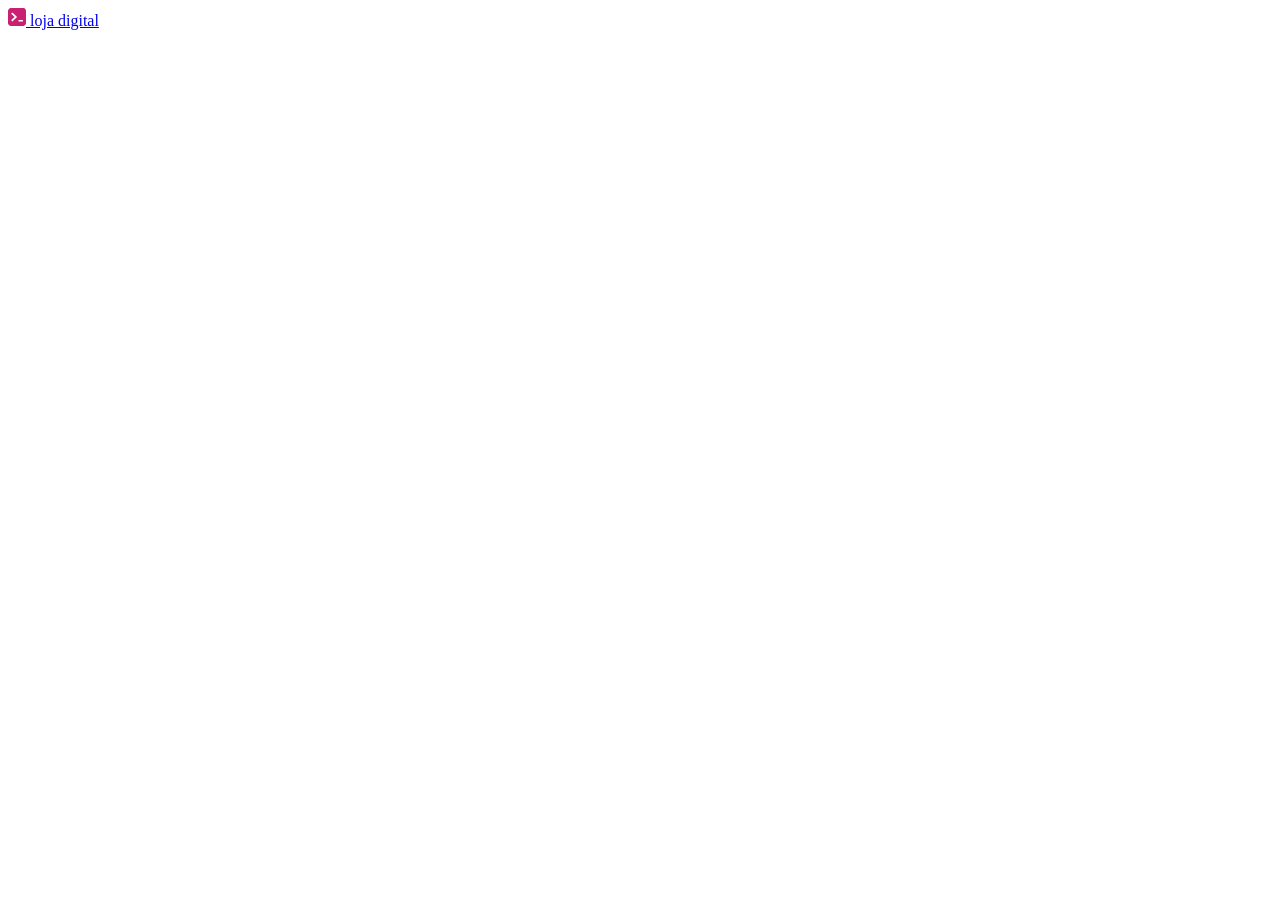
==== src/pages/login.html @ 6d439a29 "feat: adicionar estrutura de cabecalho" ====
<!DOCTYPE html>
<html lang="pt-br">
    <head>
    <meta charset="UTF-8">
    <meta name="viewport" content="width=device-width, initial-scale=1.0">
    <title> Entrar - Loja Digital</title>
    <link rel="stylesheet" href="../styles/login.css">
    <body>
        <header>
            <nav>
                <a href="../../index.html">
                    <img 
                         src="../assets/logo.svg"
                         alt="logo da loja na cor rosa"
                         />
                         <span>loja digital</span>
                </a>
            </nav>
        </header>
    </body>
</html>
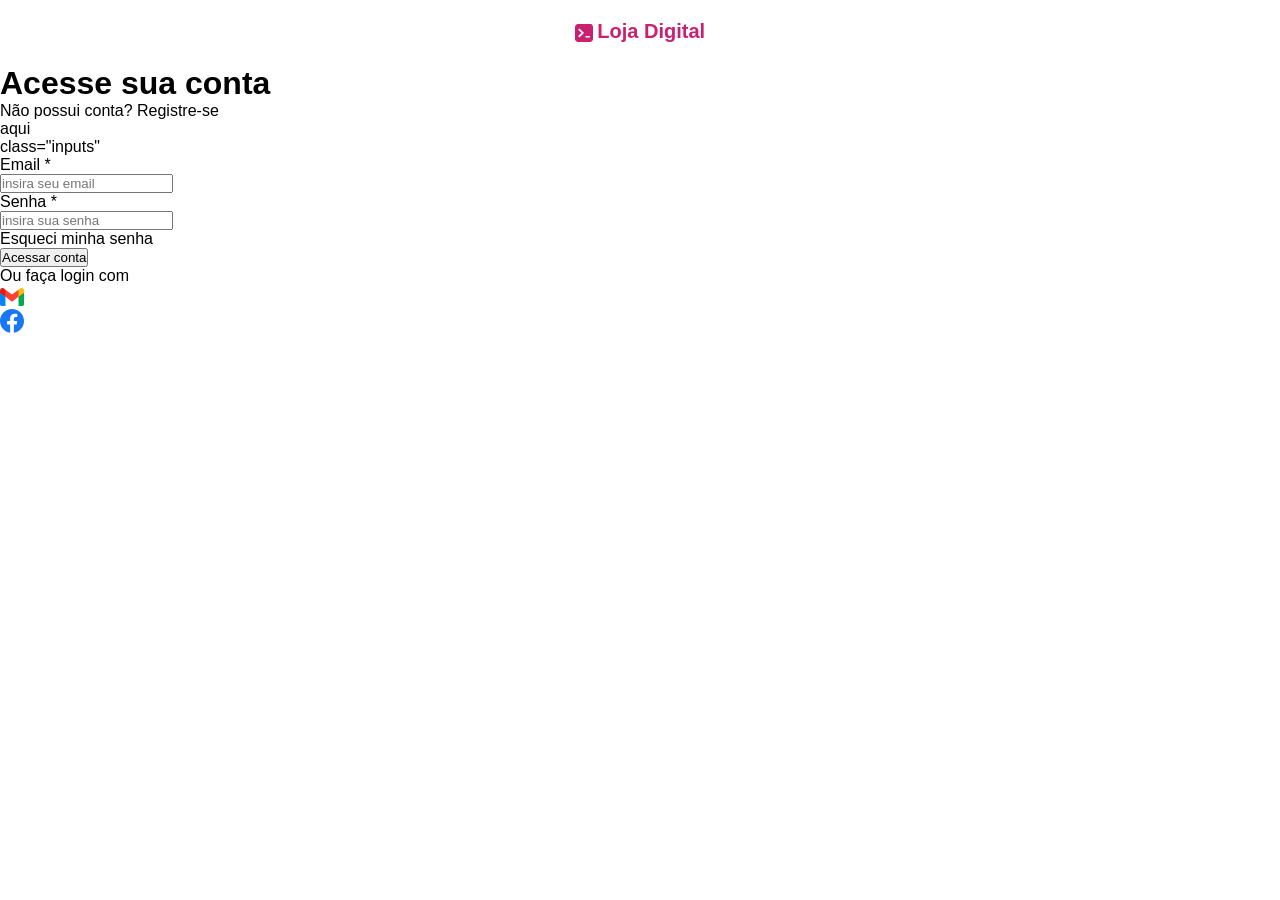
==== commit 723561c1: "feat:adicionar estrutrura de formulario" ====
--- a/src/pages/login.html
+++ b/src/pages/login.html
@@ -4,7 +4,12 @@
     <meta charset="UTF-8">
     <meta name="viewport" content="width=device-width, initial-scale=1.0">
     <title> Entrar - Loja Digital</title>
-    <link rel="stylesheet" href="../styles/login.css">
+    <link 
+        rel="stylesheet" 
+        href="../styles/reset.css">
+    <link 
+        rel="stylesheet" 
+        href="../styles/global.css">
     <body>
         <header>
             <nav>
@@ -17,5 +22,49 @@
                 </a>
             </nav>
         </header>
+        <main>
+            <form>
+                <h1>Acesse sua conta</h1>
+                <p>Não possui conta? Registre-se <a href="#">aqui</a></p>
+                <div> class="inputs"
+                    <div>
+                        <label>Email *</label>
+                        <input 
+                            type="email" 
+                            placeholder="insira seu email"/>
+                    </div>
+                    <div><label>Senha *</label>
+                         <input 
+                            type="password"
+                            placeholder="insira sua senha" />
+                    </div>
+                </div>
+                <span>
+                    <a href="#">Esqueci minha senha</a>
+                </span>
+                <button>Acessar conta</button>
+                <div>
+                    <span>Ou faça login com</span>
+                    <nav>
+                        <ul>
+                            <li>
+                                <a href="">
+                                    <img 
+                                        src="../assets/Logo gmail.svg" 
+                                        alt="icone do gmail">
+                                </a>
+                            </li>
+                            <li>
+                                <a href="">
+                                    <img 
+                                        src="../assets/Logo facebook.svg" 
+                                        alt="icone do facebook">
+                                </a>
+                            </li>
+                        </ul>
+                    </nav>
+                </div>
+            </form>
+        </main>
     </body>
 </html>
--- a/src/styles/global.css
+++ b/src/styles/global.css
@@ -0,0 +1,21 @@
+header {
+
+    nav {
+        a{
+            display: flex;
+            align-items: center;
+            gap: 4.5px;
+            padding: 20px;
+            width: fit-content;
+            margin: auto;
+
+            span {
+                font-size: 20px;
+                text-transform: capitalize;
+                font-weight: 700;
+                color: #c92071;
+                margin-bottom: 2px;
+            }
+        }
+    }
+}
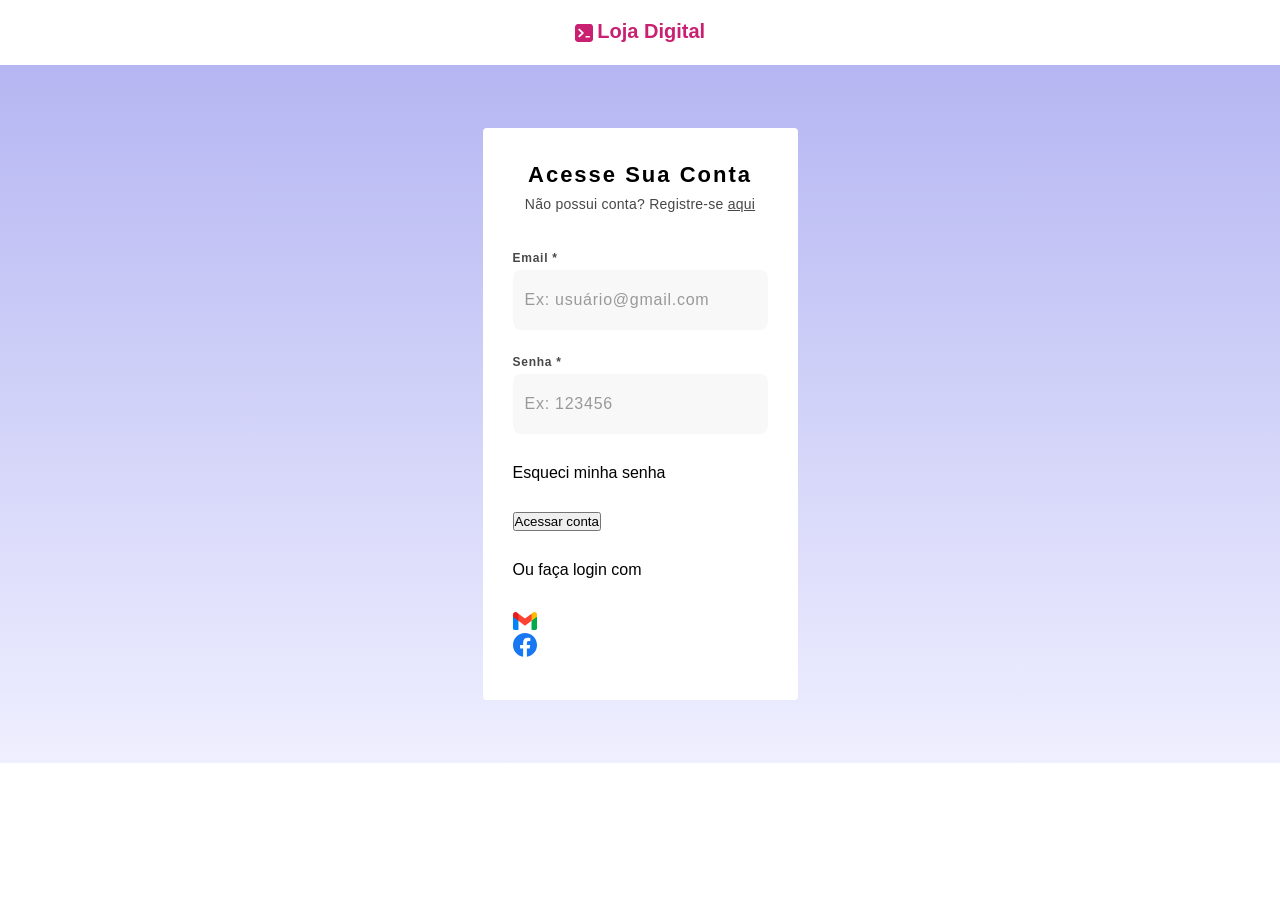
==== commit 3430a71b: "style: adicionar estilização parcial do conteudo principal" ====
--- a/src/pages/login.html
+++ b/src/pages/login.html
@@ -1,70 +1,65 @@
 <!DOCTYPE html>
 <html lang="pt-br">
-    <head>
+
+<head>
     <meta charset="UTF-8">
     <meta name="viewport" content="width=device-width, initial-scale=1.0">
     <title> Entrar - Loja Digital</title>
-    <link 
-        rel="stylesheet" 
-        href="../styles/reset.css">
-    <link 
-        rel="stylesheet" 
-        href="../styles/global.css">
-    <body>
-        <header>
-            <nav>
-                <a href="../../index.html">
-                    <img 
-                         src="../assets/logo.svg"
-                         alt="logo da loja na cor rosa"
-                         />
-                         <span>loja digital</span>
-                </a>
-            </nav>
-        </header>
-        <main>
-            <form>
-                <h1>Acesse sua conta</h1>
-                <p>Não possui conta? Registre-se <a href="#">aqui</a></p>
-                <div> class="inputs"
-                    <div>
-                        <label>Email *</label>
-                        <input 
-                            type="email" 
-                            placeholder="insira seu email"/>
-                    </div>
-                    <div><label>Senha *</label>
-                         <input 
-                            type="password"
-                            placeholder="insira sua senha" />
-                    </div>
+    <link rel="stylesheet" href="../styles/reset.css">
+    <link rel="stylesheet" href="../styles/global.css">
+
+<body>
+    <header>
+        <nav>
+            <a href="../../index.html">
+                <img src="../assets/logo.svg" alt="logo da loja na cor rosa" />
+                <span>loja digital</span>
+            </a>
+        </nav>
+    </header>
+    <main>
+        <form>
+            <h1>Acesse sua conta</h1>
+            <p>Não possui conta? Registre-se <a href="#">aqui</a></p>
+            <div class="inputs">
+                <div>
+                    <label>Email *</label>
+                    <input 
+                        type="email" 
+                        placeholder="Ex: usuário@gmail.com" 
+                        required />
                 </div>
-                <span>
-                    <a href="#">Esqueci minha senha</a>
-                </span>
-                <button>Acessar conta</button>
                 <div>
-                    <span>Ou faça login com</span>
-                    <nav>
-                        <ul>
-                            <li>
-                                <a href="">
-                                    <img 
-                                        src="../assets/Logo gmail.svg" 
-                                        alt="icone do gmail">
-                                </a>
-                            </li>
-                            <li>
-                                <a href="">
-                                    <img 
-                                        src="../assets/Logo facebook.svg" 
-                                        alt="icone do facebook">
-                                </a>
-                            </li>
-                        </ul>
-                    </nav>
+                    <label>Senha *</label>
+                    <input
+                         type="password" 
+                         placeholder="Ex: 123456" 
+                         required/>
                 </div>
-            </form>
-        </main>
-    </body>
+            </div>
+            <span>
+                <a href="#">Esqueci minha senha</a>
+            </span>
+            <button>Acessar conta</button>
+            <div class="others">
+                <span>Ou faça login com</span>
+                <nav>
+                    <ul>
+                        <li>
+                            <a href="">
+                                <img src="../assets/Logo gmail.svg" alt="icone do gmail">
+                            </a>
+                        </li>
+                        <li>
+                            <a href="">
+                                <img src="../assets/Logo facebook.svg" alt="icone do facebook">
+                            </a>
+                        </li>
+                    </ul>
+                </nav>
+            </div>
+        </form>
+    </main>
+</body>
+
 </html>
--- a/src/styles/global.css
+++ b/src/styles/global.css
@@ -19,3 +19,76 @@
         }
     }
 }
+
+main {
+    background: linear-gradient(#b5b6f2, #efefff);
+    padding: 63px 80px;
+    form {
+        width: 315px;
+        height: 572px;
+        background-color: #fff;
+        margin: 0 auto;
+        border-radius: 4px;
+        padding: 30px;
+
+        p, .inputs, span, button {
+            margin-bottom: 30px;
+        }
+
+        h1 {
+            font-size: 22px;
+            line-height: 34px;
+            letter-spacing: 2px;
+            text-align:  center;
+            text-transform: capitalize;
+        }
+
+        p {
+            font-size: 14px;
+            line-height: 24px;
+            letter-spacing: .25px;
+            text-align: center;
+            color: #474747;
+
+
+            a {
+                display: inline;
+                text-decoration: underline;
+                color: inherit;
+            }
+        }
+
+        .inputs {
+            display: flex;
+            flex-direction: column;
+            gap: 20px;
+
+            div {
+                label {
+                    font-size: 12px;
+                    font-weight: 700;
+                    line-height: 24px;
+                    letter-spacing: .75px;
+                    color: #474747;
+                    text-transform: capitalize;
+                }
+
+                input {
+                    font-size: 16px;
+                    line-height: 28px;
+                    letter-spacing: .75px;
+                    padding: 16px 12px;
+                    border: none;
+                    width: 100%;
+                    background-color: #4747470A;
+                    border-radius: 8px;
+                    outline-color: #c92071;
+
+                    &::placeholder {
+                        color: #999;
+                    }
+                }
+            }
+        }
+    }
+}
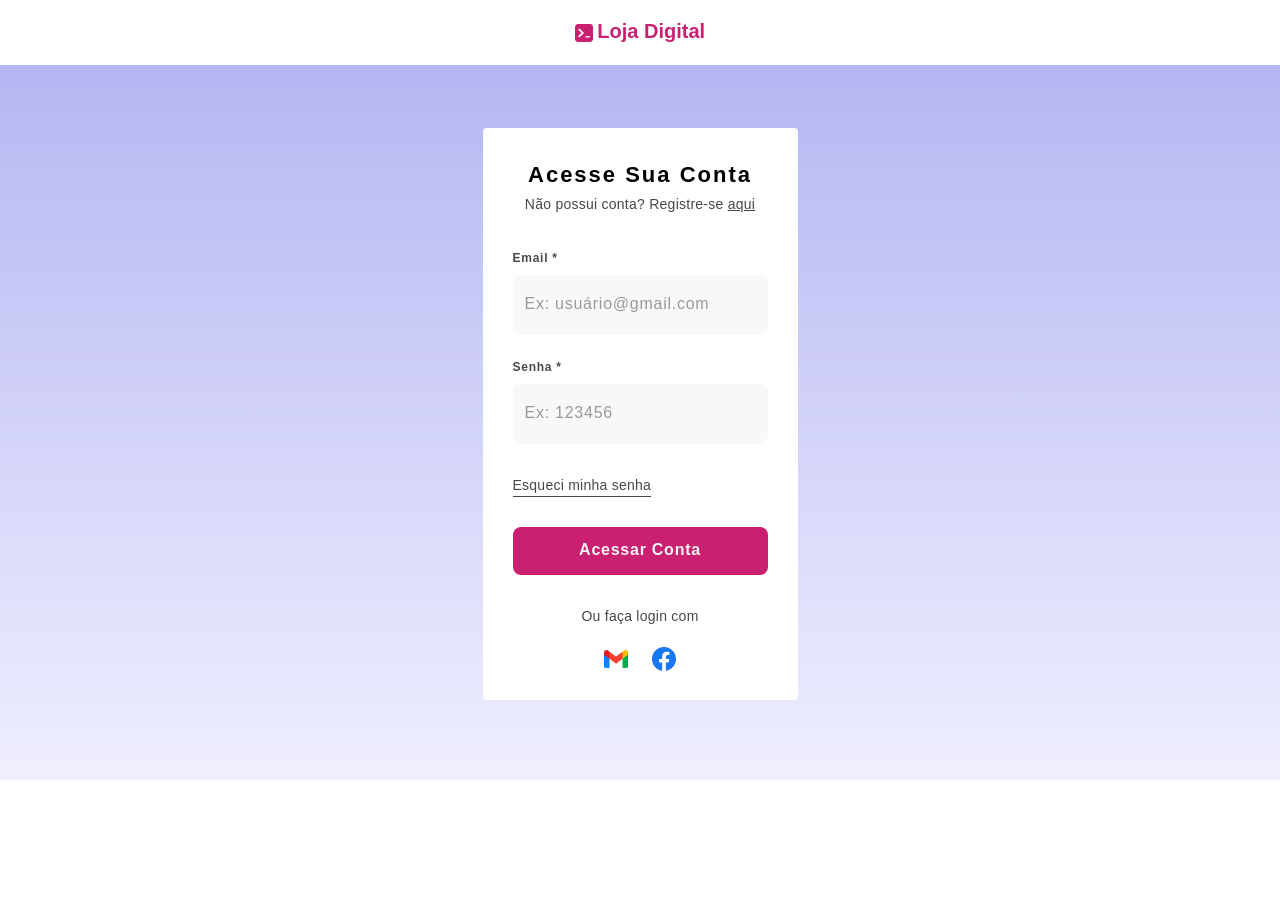
==== commit d928cc4b: "style: finalizar estilizacao do conteudo principal" ====
--- a/src/pages/login.html
+++ b/src/pages/login.html
@@ -61,5 +61,4 @@
         </form>
     </main>
 </body>
-
 </html>
--- a/src/styles/global.css
+++ b/src/styles/global.css
@@ -1,7 +1,6 @@
 header {
-
     nav {
-        a{
+        a {
             display: flex;
             align-items: center;
             gap: 4.5px;
@@ -22,7 +21,8 @@
 
 main {
     background: linear-gradient(#b5b6f2, #efefff);
-    padding: 63px 80px;
+    padding: 63px 0 80px;
+
     form {
         width: 315px;
         height: 572px;
@@ -39,7 +39,7 @@
             font-size: 22px;
             line-height: 34px;
             letter-spacing: 2px;
-            text-align:  center;
+            text-align: center;
             text-transform: capitalize;
         }
 
@@ -49,7 +49,6 @@
             letter-spacing: .25px;
             text-align: center;
             color: #474747;
-
 
             a {
                 display: inline;
@@ -71,18 +70,21 @@
                     letter-spacing: .75px;
                     color: #474747;
                     text-transform: capitalize;
+                    margin-bottom: 5px;
                 }
 
                 input {
+                    height: 60px;
                     font-size: 16px;
                     line-height: 28px;
                     letter-spacing: .75px;
-                    padding: 16px 12px;
+                    padding: 0 12px;
                     border: none;
                     width: 100%;
-                    background-color: #4747470A;
+                    background-color: #4747470a;
                     border-radius: 8px;
                     outline-color: #c92071;
+                    padding-bottom: 2px;
 
                     &::placeholder {
                         color: #999;
@@ -90,5 +92,52 @@
                 }
             }
         }
+
+        span {
+            a {
+                font-size: 14px;
+                line-height: 22px;
+                letter-spacing: .25px;
+                color: #474747;
+                border-bottom: solid .5px #474747;
+                width: fit-content;
+            }
+        }
+
+        button {
+            width: 100%;
+            height: 48px;
+            border-radius: 8px;
+            border: none;
+            background-color: #c92071;
+            color: #f5f5f5;
+            font-size: 16px;
+            line-height: 24px;
+            letter-spacing: .75px;
+            text-transform: capitalize;
+            font-weight: 600;
+            padding-bottom: 2px;
+        }
+
+        .others {
+            width: fit-content;
+            margin: 0 auto;
+
+            span {
+                font-size: 14px;
+                line-height: 22px;
+                letter-spacing: .25px;
+                color: #474747;
+                margin-bottom: 20px;
+            }
+
+            nav {
+                ul {
+                    display: flex;
+                    justify-content: center;
+                    gap: 24px;
+                }
+            }
+        }
     }
 }
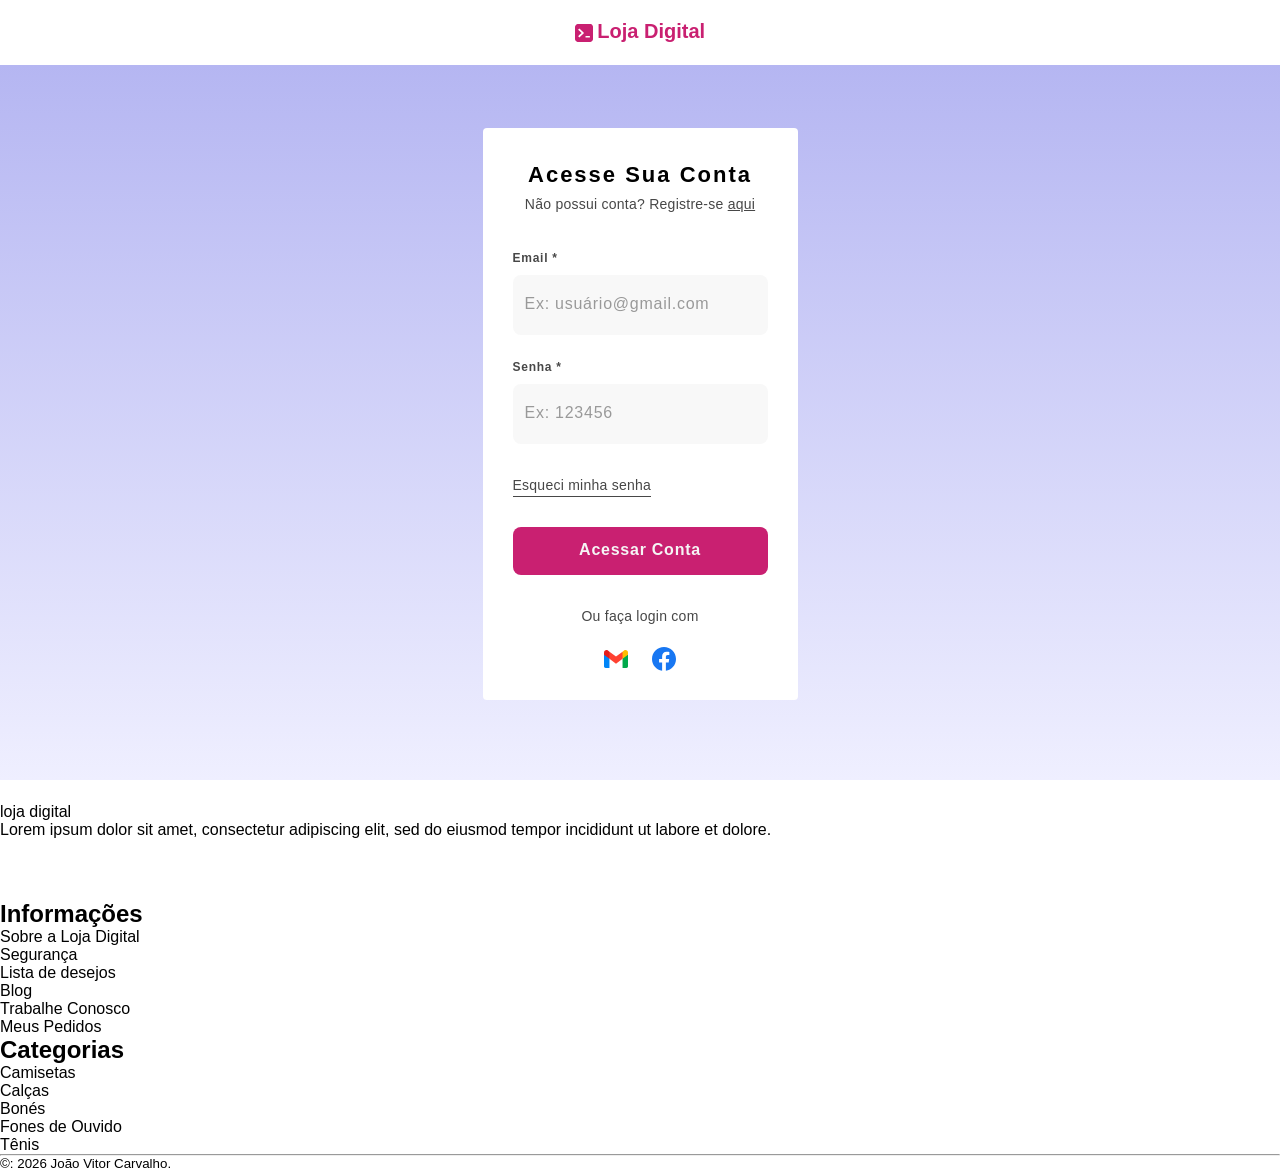
==== commit 3d2d8a1b: "feat:adicionar estrutura de rodape" ====
--- a/src/pages/login.html
+++ b/src/pages/login.html
@@ -24,17 +24,11 @@
             <div class="inputs">
                 <div>
                     <label>Email *</label>
-                    <input 
-                        type="email" 
-                        placeholder="Ex: usuário@gmail.com" 
-                        required />
+                    <input type="email" placeholder="Ex: usuário@gmail.com" required />
                 </div>
                 <div>
                     <label>Senha *</label>
-                    <input
-                         type="password" 
-                         placeholder="Ex: 123456" 
-                         required/>
+                    <input type="password" placeholder="Ex: 123456" required />
                 </div>
             </div>
             <span>
@@ -60,5 +54,89 @@
             </div>
         </form>
     </main>
+    <footer>
+        <div>
+            <div class="social">
+                <nav>
+                    <a href="../../index.html">
+                        <img src="../assets/logo-digital-college-white.svg" alt="logo da loja na cor branca" />
+                        <span>loja digital</span>
+                    </a>
+                </nav>
+                <p> Lorem ipsum dolor sit amet, consectetur adipiscing elit, sed do eiusmod tempor incididunt ut labore
+                    et dolore.</p>
+                <nav>
+                    <ul>
+                        <li>
+                            <a href="#">
+                                <img src="../assets/logo-facebook-white.svg" alt="ícone do facebook na cor branca" />
+                            </a>
+                        </li>
+                        <li>
+                            <a href="#">
+                                <img src="../assets/logo-instagram-branca.svg" alt="ícone do instagram na cor branca" />
+                            </a>
+                        </li>
+                        <li>
+                            <a href="#">
+                                <img src="../assets/logo-twitter-branca.svg" alt="ícone do twitter na cor branca" />
+                            </a>
+                        </li>
+                    </ul>
+                </nav>
+            </div>
+            <div class="more">
+                <div>
+                    <h2>Informações</h2>
+                    <ul>
+                        <li>
+                            <a href="">Sobre a Loja Digital</a>
+                        </li>
+                        <li>
+                            <a href="">Segurança</a>
+                        </li>
+                        <li>
+                            <a href="">Lista de desejos</a>
+                        </li>
+                        <li>
+                            <a href="">Blog</a>
+                        </li>
+                        <li>
+                            <a href="">Trabalhe Conosco</a>
+                        </li>
+                        <li>
+                            <a href="">Meus Pedidos</a>
+                        </li>
+                        
+                    </ul>
+                </div>
+                <div>
+                    <h2>Categorias</h2>
+                        <ul>
+                            <li>
+                                <a href="">Camisetas</a>
+                            </li>
+                            <li>
+                                <a href="">Calças</a>
+                            </li>
+                            <li>
+                                <a href="">Bonés</a>
+                            </li>
+                            <li>
+                                <a href="">Fones de Ouvido</a>
+                            </li>
+                            <li>
+                                <a href="">Tênis</a>
+                            </li>
+
+                    </ul>
+                </div>
+            </div>
+            <div class="contact"></div>
+        </div>
+        <hr>
+        <small> &copy: 2026 João Vitor Carvalho.</small>
+    </footer>
 </body>
+
 </html>
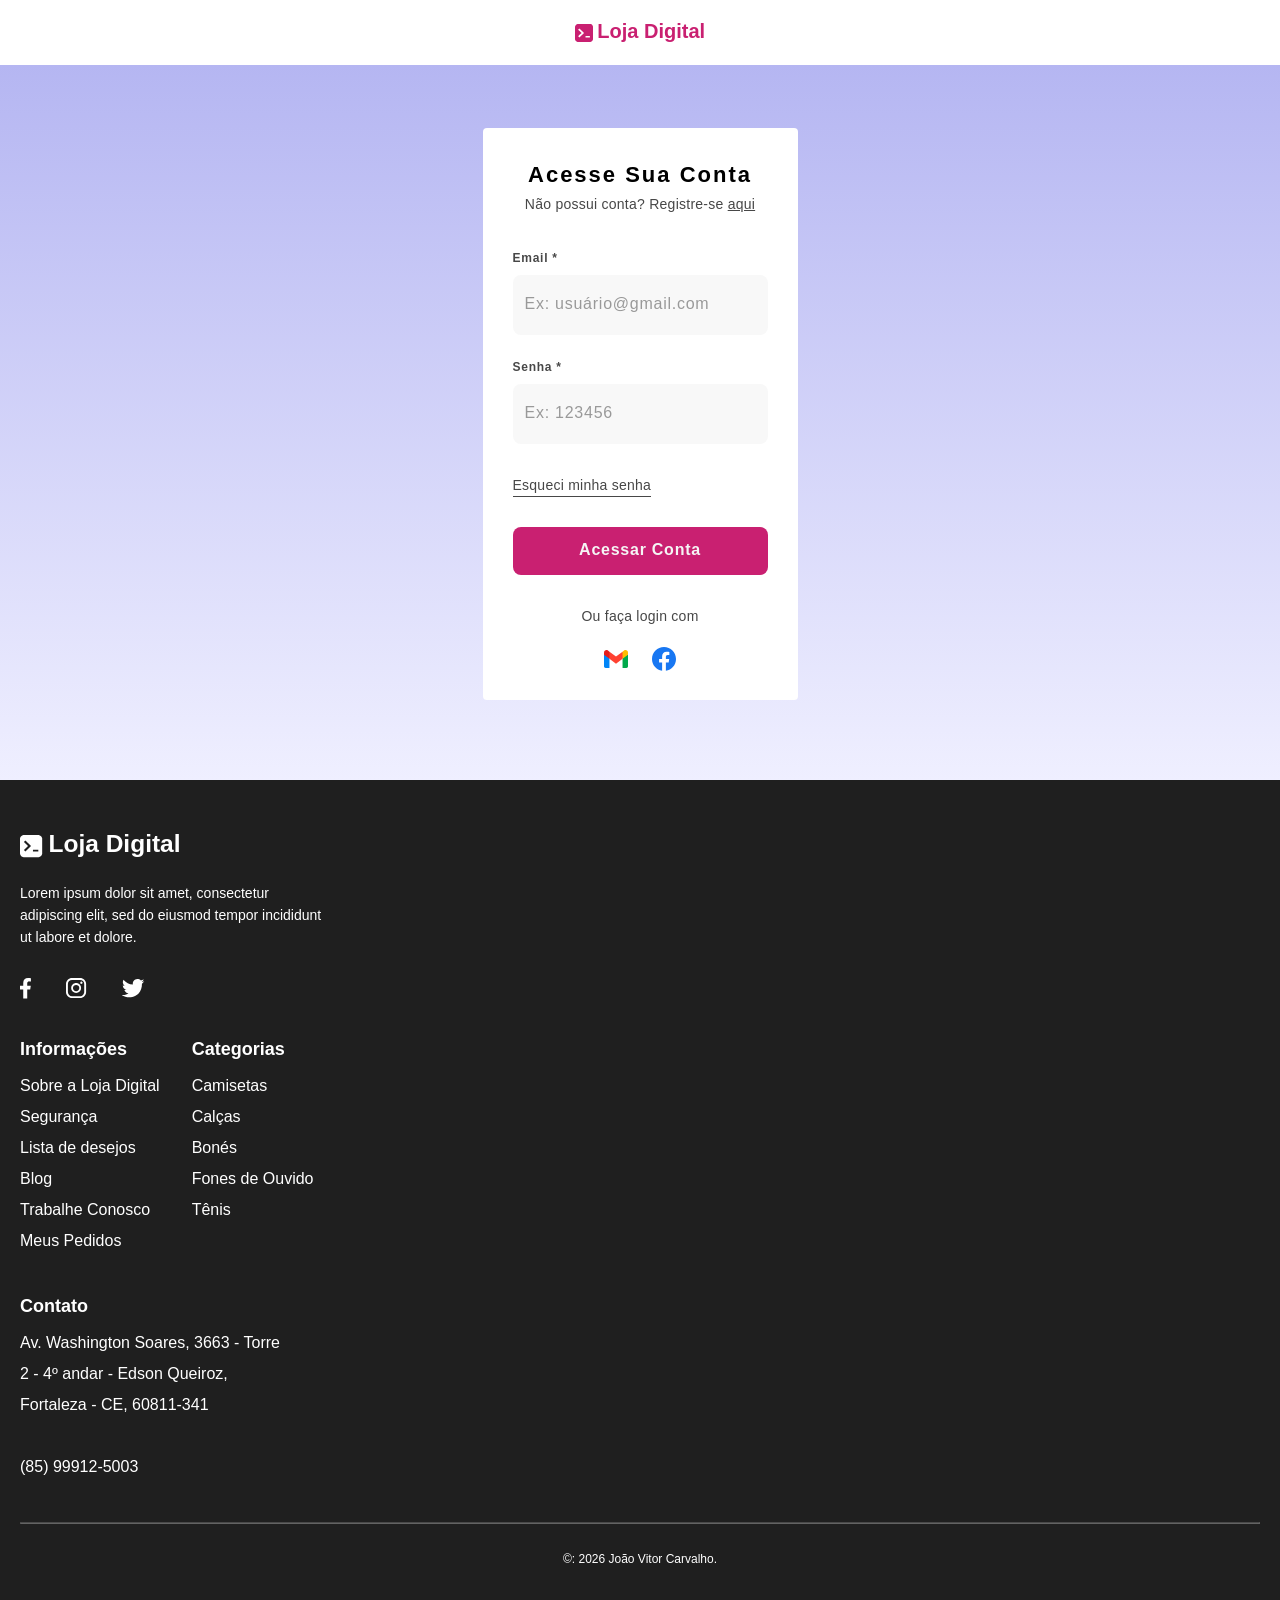
==== commit e0b62c07: "feat: concluir estrutura e estilizacao do  rodape" ====
--- a/src/pages/login.html
+++ b/src/pages/login.html
@@ -128,11 +128,21 @@
                             <li>
                                 <a href="">Tênis</a>
                             </li>
-
                     </ul>
                 </div>
             </div>
-            <div class="contact"></div>
+            <div class="contact">
+                <h2>Contato</h2>
+                <address>
+                    <a
+                        href="https://share.google/LPzqno3flE9Hemmnx" 
+                        target="_blank"
+                    >Av. Washington Soares, 3663 - Torre 2 - 4º andar - Edson Queiroz, Fortaleza - CE, 60811-341</a>
+                </address>
+                <span>
+                    <a href="tel:+5585999125003">(85) 99912-5003</a>
+                </span>
+            </div>
         </div>
         <hr>
         <small> &copy: 2026 João Vitor Carvalho.</small>
--- a/src/styles/global.css
+++ b/src/styles/global.css
@@ -140,4 +140,108 @@
             }
         }
     }
-}+}
+
+footer {
+    background-color: #1f1f1f;
+    padding: 50px 20px 45px;
+
+        *{
+        color: #fff;
+        }
+    
+    div{
+        .social {
+            margin-bottom: 40px;
+
+                nav {
+                    margin-bottom: 20px;
+
+                    a{
+                        display: flex;
+                        align-items: center;
+                        gap: 5.5px;
+
+                        span {
+                            font-size: 24.5px;
+                            font-weight: 600;
+                            text-transform: capitalize;
+                            margin-bottom: 4px; 
+                    }           
+                }
+            }
+
+            p {
+                font-size: 14px;
+                line-height: 22px;
+                letter-spacing: 0.25pxs;
+                width: 307px;
+                margin-bottom: 30px;
+            }
+            
+            nav{
+                ul{
+                    display: flex;
+                    align-items:center;
+                    gap: 35px;
+                }
+            }
+        }
+
+        .more {
+            display: flex;
+            gap: 32px;
+            margin-bottom: 40px;
+
+            h2 {
+                font-size: 18px;
+                font-weight: 600;
+                margin-bottom: 10px;
+            }
+
+            ul {
+                li {
+                    a{
+                        line-height: 31px;
+                    }
+                }
+            }
+        }
+
+        .contact {
+            margin-bottom: 40px;
+            h2 {
+                font-size: 18px;
+                text-transform: capitalize;
+                margin-bottom: 10px;
+            }
+
+            address {
+                width: 270px;
+                margin-bottom: 31px;
+
+                a{
+                    font-style: normal;
+                    line-height: 31px;
+                }
+
+            }
+
+            span {
+                a {
+                    line-height: 31px;
+                }
+            }
+        }
+    }
+
+    hr {
+        border-color: #ffffff4d;
+        margin-bottom: 23px;
+    }
+    small {
+        font-size: 12px;
+        text-align: center;
+        line-height: 24px;
+    }
+}
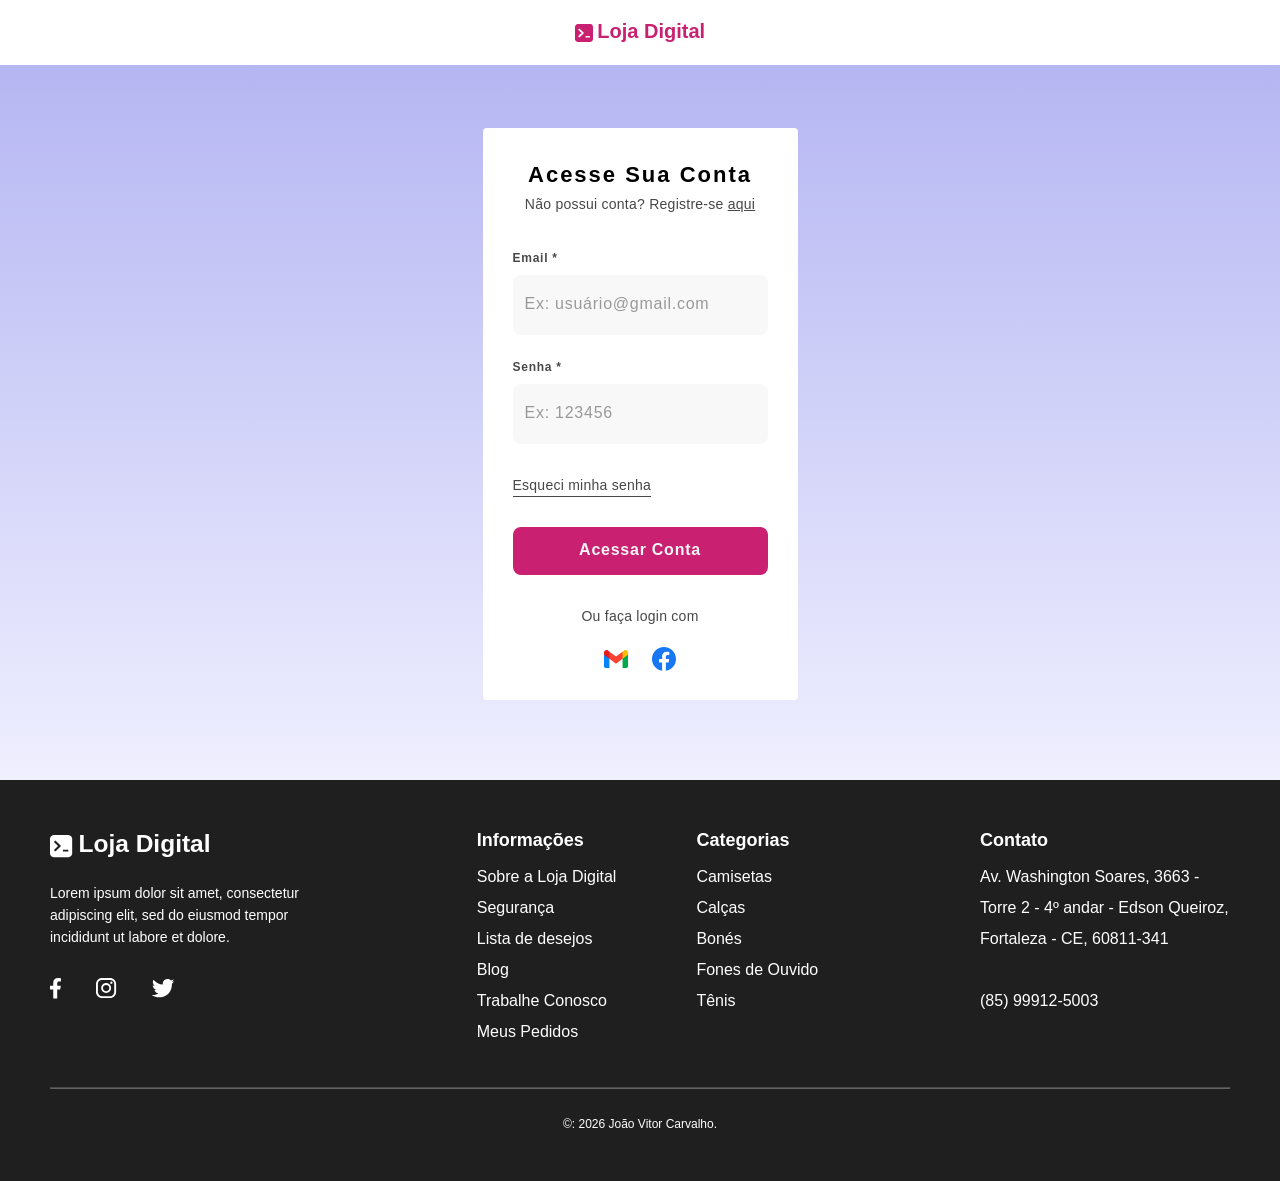
==== commit 9588e462: "feat: aplicar responsividade" ====
--- a/src/pages/login.html
+++ b/src/pages/login.html
@@ -5,9 +5,15 @@
     <meta charset="UTF-8">
     <meta name="viewport" content="width=device-width, initial-scale=1.0">
     <title> Entrar - Loja Digital</title>
-    <link rel="stylesheet" href="../styles/reset.css">
-    <link rel="stylesheet" href="../styles/global.css">
 
+    <link
+         rel="stylesheet" href="../styles/reset.css"/>
+
+    <link 
+        rel="stylesheet" href="../styles/global.css"/>
+
+     <link 
+        rel="stylesheet" href="../styles/responsive.css"/>
 <body>
     <header>
         <nav>
@@ -55,9 +61,9 @@
         </form>
     </main>
     <footer>
-        <div>
+        <div class="container">
             <div class="social">
-                <nav>
+                <nav class="logo">
                     <a href="../../index.html">
                         <img src="../assets/logo-digital-college-white.svg" alt="logo da loja na cor branca" />
                         <span>loja digital</span>
@@ -65,7 +71,7 @@
                 </nav>
                 <p> Lorem ipsum dolor sit amet, consectetur adipiscing elit, sed do eiusmod tempor incididunt ut labore
                     et dolore.</p>
-                <nav>
+                <nav class="absolute">
                     <ul>
                         <li>
                             <a href="#">
--- a/src/styles/responsive.css
+++ b/src/styles/responsive.css
@@ -0,0 +1,146 @@
+@media (width >= 480px) {
+    footer {
+        padding: 50px 50px 45px;
+
+        div {
+            .social {
+                p {
+                    width: 100%;
+                }
+            }
+
+            .more {
+                gap: 50px;
+                justify-content: space-between;
+            }
+
+            .contact {
+                address{
+                    width: 100%;
+                }
+            }
+        }
+    }
+}
+@media (width >= 768px) {
+    footer {
+        div{
+            .social {
+               position: relative;
+
+               p {
+                    width: 70%;
+               }
+
+               .absolute{
+                    position: absolute;
+                    width: fit-content;
+                    right: 0;
+                    top: 7px;
+               }
+            }
+
+            .more {
+                flex-direction: column;
+
+                ul {
+                    display: grid;
+                    grid-template-columns: 1fr 1fr 1fr;
+                }
+            }
+        }
+    }
+}
+@media (width >= 1024px) {
+    footer {
+        .container {
+            display: grid;
+            grid-template-columns: 1fr 2fr;
+            column-gap: 50px;
+        }
+        div {
+            .social {
+                position: static;
+
+                p {
+                    width: 265px;                
+                }
+
+                .absolute { 
+                    position: static;
+                }
+            } 
+        }
+    }
+}
+@media (width >=1200px) {
+    footer {
+        .container {
+            display: flex;
+            justify-content: space-between;
+            
+            .more {
+                flex-direction: row;
+                gap: 80px;
+                ul {
+                    display: block;
+                }
+            }
+            .contact {
+                address{
+                    width: 250px;
+                }
+        
+            }
+        }
+    }
+}
+@media ( width >=1440px) {
+    footer {
+        padding: 70px 100px 20px;
+
+        .container {
+             .social {
+                .logo {
+                    a {
+                        img {
+                            width: 33px;
+                        }
+
+                        span {
+                            font-size: 36px;
+                        }
+                    }
+                }
+
+                p {
+                    font-size: 16px;
+                    width: 307px;
+                    margin-bottom: 40px;
+                }
+
+                .more {
+                    gap: 100px;
+
+                    h2 {
+                        margin-bottom: 28px;
+                    }
+
+                    ul {
+                        li {
+                            a{
+                                line-height: 38px;
+                            }
+                        }
+                    }
+                }
+                
+                .contact {
+                    h2 {
+                        margin-bottom: 28px;
+                    }
+                }
+            }   
+        }
+    }
+}
